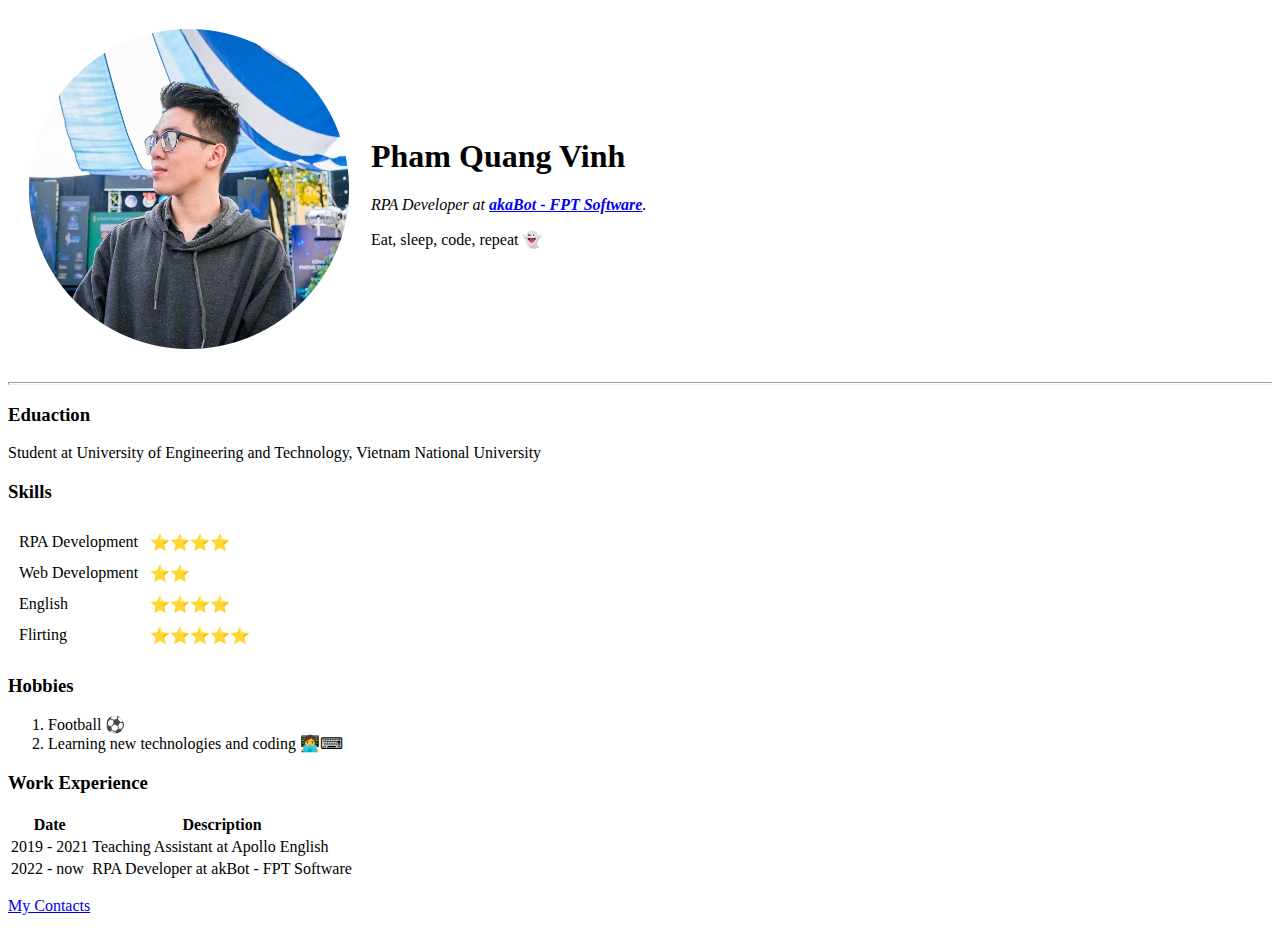
==== index.html @ 4ab0a104 "Add initial CV website" ====
<!DOCTYPE html>
<html lang="en" dir="ltr">

<head>
  <meta charset="utf-8">
  <title>First personal site</title>
</head>

<body>
  <!-- Avatar and basic information -->
  <table cellspacing = '20'>
    <tr>
      <td>
        <img src="images\pic.jpg" alt="profile-picure">
      </td>
      <td>
        <h1>Pham Quang Vinh</h1>
        <p>
          <em>RPA Developer at <strong><a href="https://akabot.com/vi/trang-chu/">akaBot - FPT Software</a></strong>.</em>
        </p>
        <p>Eat, sleep, code, repeat 👻</p>
      </td>
    </tr>
  </table>
  <hr size='3'>
  <!-- details education -->
  <h3>Eduaction</h3>
  <p>Student at University of Engineering and Technology, Vietnam National University</p>
  <!-- details skills -->
  <h3>Skills</h3>
  <table cellspacing = "10">
    <tr>
      <td>RPA Development</td>
      <td>⭐⭐⭐⭐</td>
    </tr>
    <tr>
      <td>Web Development</td>
      <td>⭐⭐</td>
    </tr>
    <tr>
      <td>English</td>
      <td>⭐⭐⭐⭐</td>
    </tr>
    <tr>
      <td>Flirting</td>
      <td>⭐⭐⭐⭐⭐</td>
    </tr>
  </table>
  <!-- details hobbies -->
  <h3>Hobbies</h3>
  <ol>
    <li>Football ⚽</li>
    <li>Learning new technologies and coding 👩‍💻⌨</li>
  </ol>
  <h3>Work Experience</h3>
  <table>
    <thead>
      <tr>
        <th>Date</th>
        <th>Description</th>
      </tr>
    </thead>
    <tbody>
      <tr>
        <td>2019 - 2021</td>
        <td>Teaching Assistant at Apollo English</td>
      </tr>
      <tr>
        <td>2022 - now</td>
        <td>RPA Developer at akBot - FPT Software</td>
      </tr>
    </tbody>
  </table>
  <p><a href="contacts.html">My Contacts</a></p>
</body>

</html>
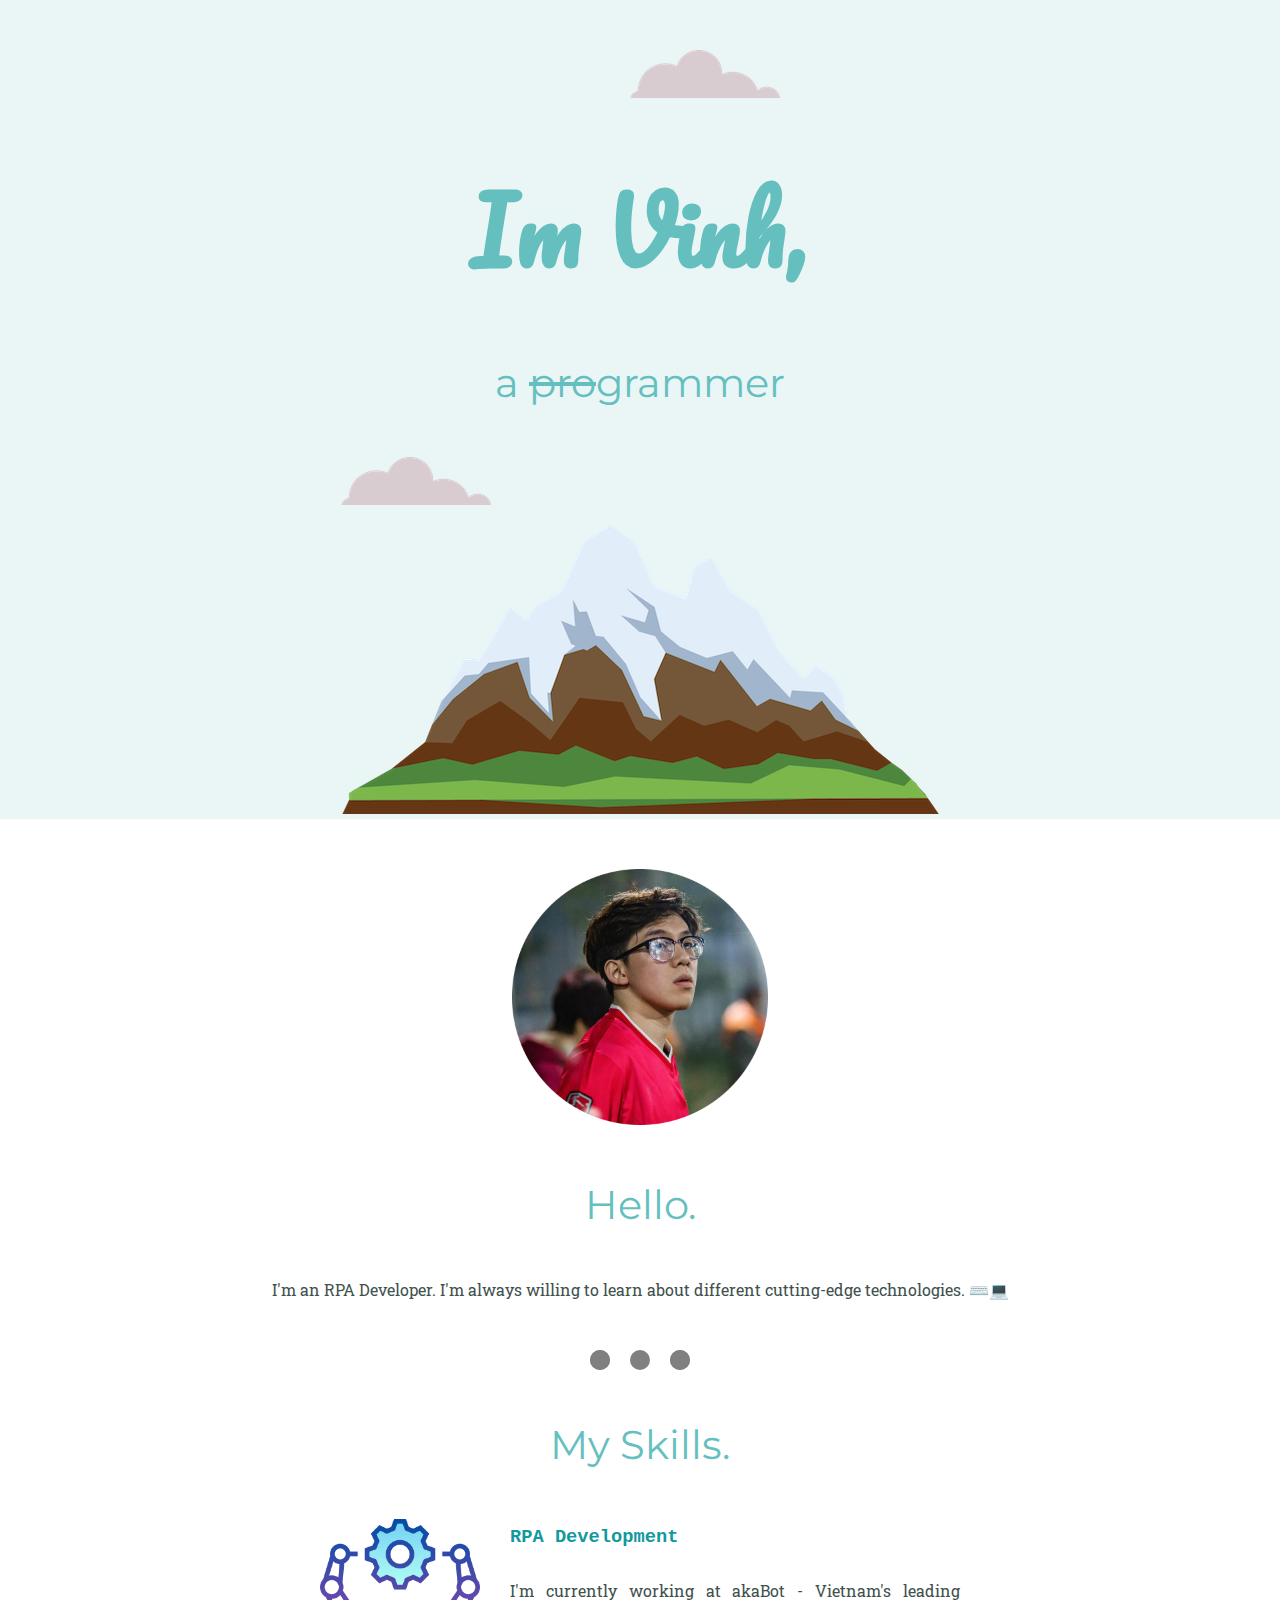
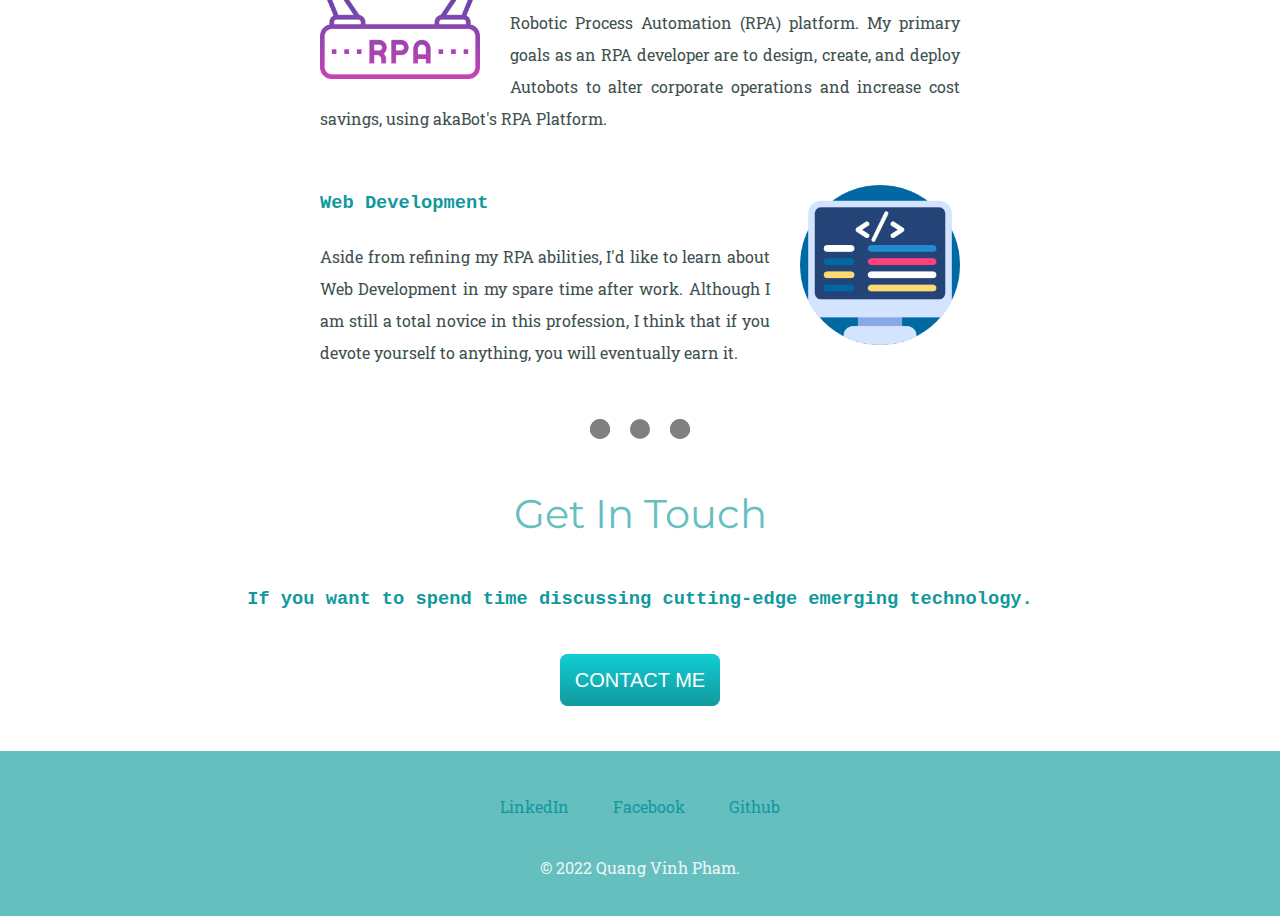
==== commit e1751517: "Add files via upload" ====
--- a/index.html
+++ b/index.html
@@ -1,77 +1,59 @@
-<!DOCTYPE html>
-<html lang="en" dir="ltr">
+    <!DOCTYPE html>
+    <html lang="en" dir="ltr">
 
-<head>
-  <meta charset="utf-8">
-  <title>First personal site</title>
-</head>
+    <head>
+      <meta charset="utf-8">
+      <title>Quang Vinh Pham</title>
+      <link rel="stylesheet" href="css/styles.css">
+      <link rel="icon" href="images/favicon.ico">
+      <link href="https://fonts.googleapis.com/css2?family=Montserrat&family=Pacifico&display=swap" rel="stylesheet">
+      <link href="https://fonts.googleapis.com/css2?family=Pacifico&display=swap" rel="stylesheet">
+      <link href="https://fonts.googleapis.com/css2?family=Montserrat&family=Pacifico&family=Roboto+Slab:wght@600&display=swap" rel="stylesheet">
+    </head>
 
-<body>
-  <!-- Avatar and basic information -->
-  <table cellspacing = '20'>
-    <tr>
-      <td>
-        <img src="images\pic.jpg" alt="profile-picure">
-      </td>
-      <td>
-        <h1>Pham Quang Vinh</h1>
-        <p>
-          <em>RPA Developer at <strong><a href="https://akabot.com/vi/trang-chu/">akaBot - FPT Software</a></strong>.</em>
-        </p>
-        <p>Eat, sleep, code, repeat 👻</p>
-      </td>
-    </tr>
-  </table>
-  <hr size='3'>
-  <!-- details education -->
-  <h3>Eduaction</h3>
-  <p>Student at University of Engineering and Technology, Vietnam National University</p>
-  <!-- details skills -->
-  <h3>Skills</h3>
-  <table cellspacing = "10">
-    <tr>
-      <td>RPA Development</td>
-      <td>⭐⭐⭐⭐</td>
-    </tr>
-    <tr>
-      <td>Web Development</td>
-      <td>⭐⭐</td>
-    </tr>
-    <tr>
-      <td>English</td>
-      <td>⭐⭐⭐⭐</td>
-    </tr>
-    <tr>
-      <td>Flirting</td>
-      <td>⭐⭐⭐⭐⭐</td>
-    </tr>
-  </table>
-  <!-- details hobbies -->
-  <h3>Hobbies</h3>
-  <ol>
-    <li>Football ⚽</li>
-    <li>Learning new technologies and coding 👩‍💻⌨</li>
-  </ol>
-  <h3>Work Experience</h3>
-  <table>
-    <thead>
-      <tr>
-        <th>Date</th>
-        <th>Description</th>
-      </tr>
-    </thead>
-    <tbody>
-      <tr>
-        <td>2019 - 2021</td>
-        <td>Teaching Assistant at Apollo English</td>
-      </tr>
-      <tr>
-        <td>2022 - now</td>
-        <td>RPA Developer at akBot - FPT Software</td>
-      </tr>
-    </tbody>
-  </table>
-  <p><a href="contacts.html">My Contacts</a></p>
-</body>
+    <body>
+      <div class="top-container">
+        <img class="top-cloud" src="images/cloud.png" alt="">
+        <h1>Im Vinh,</h1>
+        <h2>a <span class="pro">pro</span>grammer</h2>
+        <img class="bottom-cloud" src="images/cloud.png" alt="">
+        <img src="images/mountain.png" alt="">
+      </div>
+      <div class="middle-container">
+        <div class="profile">
+          <img src="images/pic.png" alt="personal-site-avatar">
+          <h2>Hello.</h2>
+          <p>I'm an RPA Developer. I'm always willing to learn about different cutting-edge technologies. ⌨️💻</p>
+        </div>
+        <hr>
+        <div class="skills">
+          <h2>My Skills.</h2>
+          <div class="skill-row">
+            <img class="rpa-img" src="images/rpa.png" alt="">
+            <h3>RPA Development</h3>
+            <p>I'm currently working at akaBot - Vietnam's leading Robotic Process Automation (RPA) platform.
+              My primary goals as an RPA developer are to design, create, and deploy Autobots to alter corporate operations and <span class="rpa-skill-span"> increase cost savings, using akaBot's RPA Platform.</span></p>
+          </div>
+          <div class="skill-row">
+            <img class="web-img" src="images/coding.png" alt="">
+            <h3>Web Development</h3>
+            <p>Aside from refining my RPA abilities, I'd like to learn about Web Development in my spare time after work.
+              Although I am still a total novice in this profession, I think that if you devote yourself to anything, you will eventually earn it.</p>
+          </div>
+        </div>
+        <hr>
+        <div class="contact-me">
+          <h2>Get In Touch</h2>
+          <h3>If you want to spend time discussing cutting-edge emerging technology.</h3>
+          <a class="btn" href="mailto:uet.pqvinh@gmail.com">CONTACT ME</a>
+        </div>
+      </div>
+      <div class="bottom-container">
+        <a class="footer-link" href="https://www.linkedin.com/in/vinh-ph%E1%BA%A1m-quang-307027230/">LinkedIn</a>
+        <a class="footer-link" href="https://www.facebook.com/meomeoawnrgawnrgquacjquacj/">Facebook</a>
+        <a class="footer-link" href="https://github.com/takkouet/">Github</a>
+        <p>© 2022 Quang Vinh Pham.</p>
+      </div>
+    </body>
 
-</html>
+    </html>
--- a/css/styles.css
+++ b/css/styles.css
@@ -0,0 +1,156 @@
+    body {
+      margin: 0;
+      text-align: center;
+      font-family: "Rockwell Extra Bold", "Rockwell Bold", monospace;
+    }
+
+    h1 {
+      font-family: 'Pacifico', cursive;
+      font-size: 5.625rem;
+      margin: 50px auto 0 auto;
+      color: #66BFBF;
+    }
+
+    h2 {
+      font-family: 'Montserrat', sans-serif;
+      font-size: 2.5rem;
+      font-weight: normal;
+      color: #66BFBF;
+      margin: 50px auto;
+    }
+
+    h3 {
+      color: #11999E;
+    }
+
+    a {
+      color: #11999E;
+      text-decoration: none;
+      margin: 0;
+    }
+
+    p {
+      color: #40514E;
+      font-family: 'Roboto Slab', serif;
+    }
+
+    .profile {
+      margin-top: 50px;
+      margin-bottom: 50px;
+    }
+
+    .skill-row {
+      width: 50%;
+      margin: 100px auto;
+      text-align: justify;
+      line-height: 2;
+      margin: 50px auto;
+    }
+
+    .rpa-img {
+      width: 25%;
+      float: left;
+      margin-right: 30px;
+    }
+
+    .web-img {
+      width: 25%;
+      float: right;
+      margin-left: 30px;
+    }
+
+    .profile>img {
+      width: 20%
+    }
+
+    /* .rpa-skill-span {
+      margin-left: 219.900px;
+    } */
+    .top-container {
+      background-color: #EAF6F6;
+      position: relative;
+      padding-top: 100px;
+    }
+
+    .bottom-container {
+      background-color: #66BFBF;
+      padding: 25px;
+      font-family: 'Roboto Slab', serif;
+      font-size: 1rem;
+      font-weight: normal;
+      color: #11999E;
+    }
+
+    .bottom-container>p{
+      color: #EAF6F6;
+      margin-top: 20px;
+    }
+
+    .top-cloud {
+      position: absolute;
+      right: 500px;
+      top: 50px;
+    }
+
+    .bottom-cloud {
+      position: absolute;
+    }
+
+    .pro {
+      text-decoration: line-through;
+    }
+
+    .footer-link {
+      margin: 20px 20px;
+      display: inline-block;
+    }
+
+    .contact-me {
+      margin: 50px auto;
+      margin-bottom: 58.720px;
+    }
+
+    .contact-me>.btn {
+      padding: 30px;
+      background-color: #66BFBF;
+      color: white;
+    }
+
+    .contact-me>.btn {
+      background: #11cdd4;
+      background-image: -webkit-linear-gradient(top, #11cdd4, #11999e);
+      background-image: -moz-linear-gradient(top, #11cdd4, #11999e);
+      background-image: -ms-linear-gradient(top, #11cdd4, #11999e);
+      background-image: -o-linear-gradient(top, #11cdd4, #11999e);
+      background-image: linear-gradient(to bottom, #11cdd4, #11999e);
+      -webkit-border-radius: 8;
+      -moz-border-radius: 8;
+      border-radius: 8px;
+      font-family: Arial;
+      color: #ffffff;
+      font-size: 20px;
+      padding: 15px 15px 15px 15px;
+      text-decoration: none;
+    }
+
+    .contact-me>.btn:hover {
+      background: #30e3cb;
+      background-image: -webkit-linear-gradient(top, #30e3cb, #2bc4ad);
+      background-image: -moz-linear-gradient(top, #30e3cb, #2bc4ad);
+      background-image: -ms-linear-gradient(top, #30e3cb, #2bc4ad);
+      background-image: -o-linear-gradient(top, #30e3cb, #2bc4ad);
+      background-image: linear-gradient(to bottom, #30e3cb, #2bc4ad);
+      text-decoration: none;
+    }
+
+    .contact-me>h3 {
+      margin-bottom: 58.72px;
+    }
+
+    hr {
+      border-style: dotted;
+      width: 60px;
+      border-top: none;
+      border-width: 20px;
+      color: grey;
+    }
